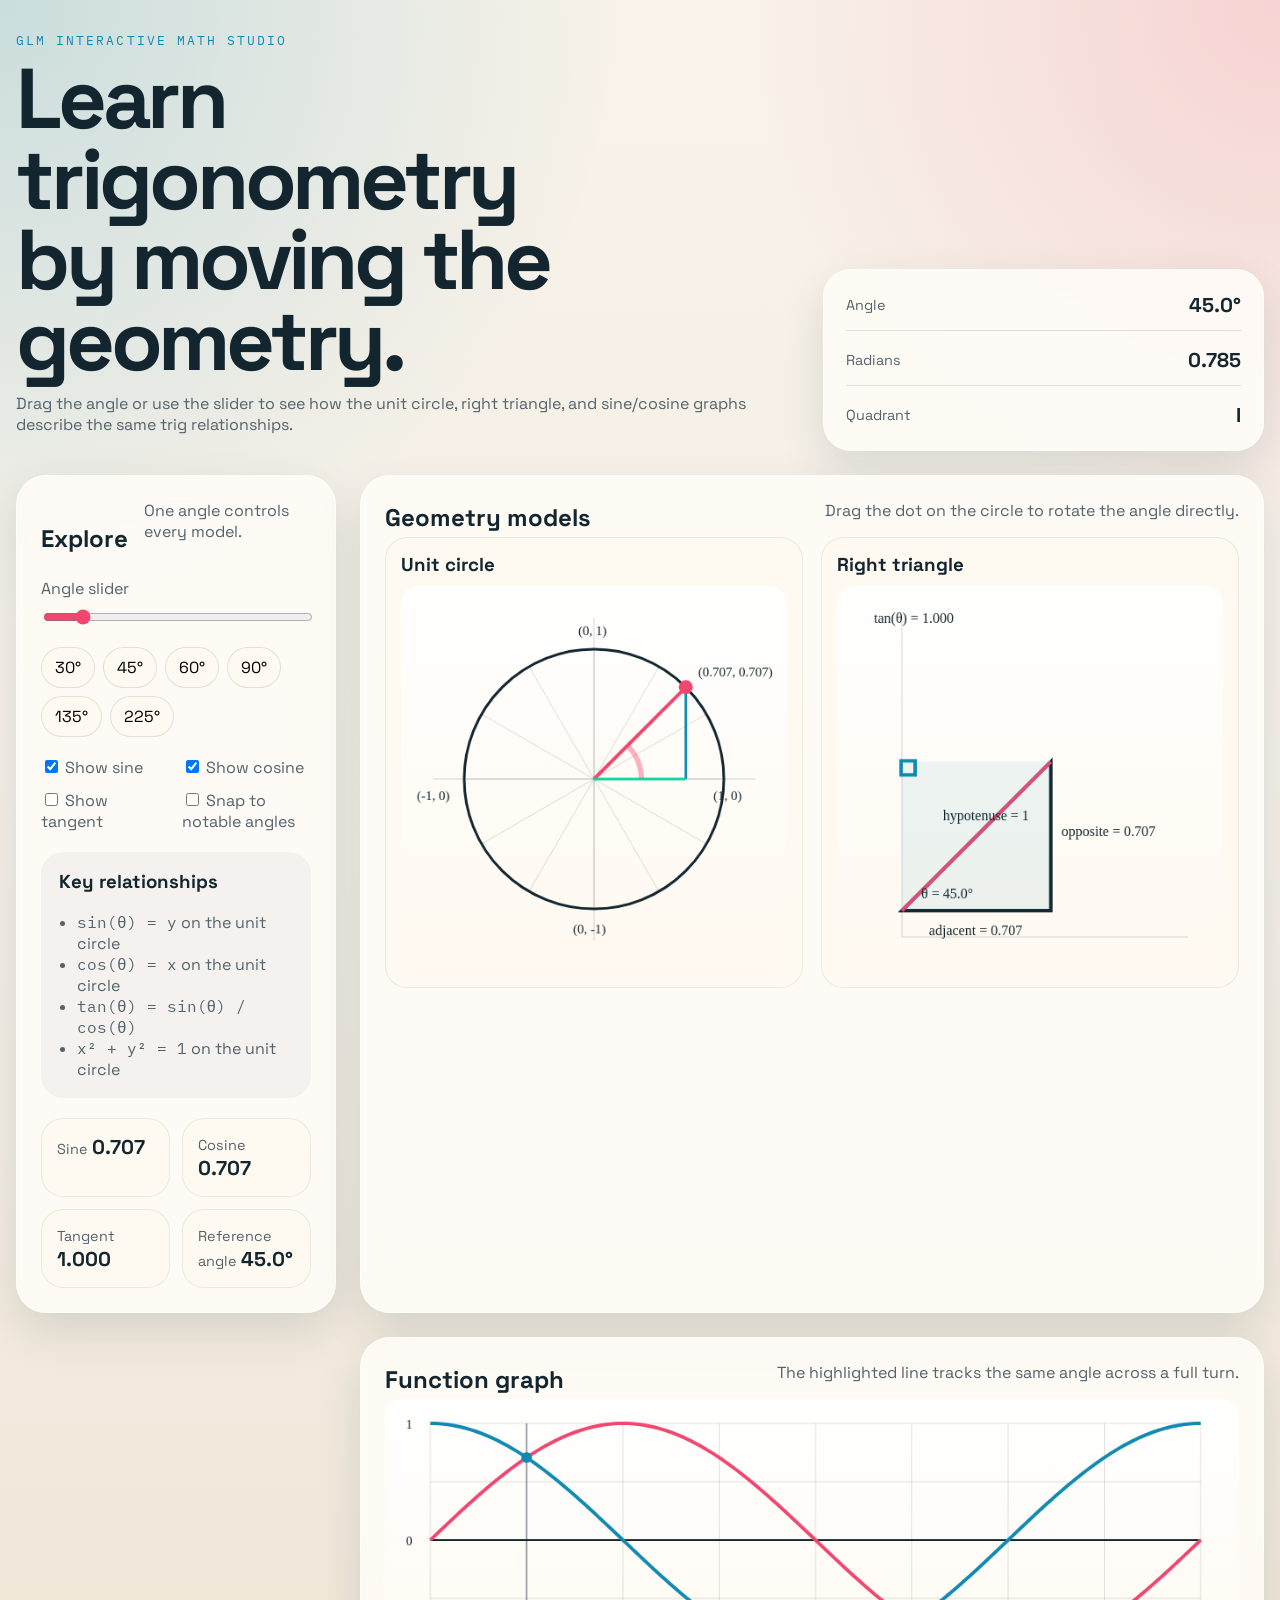
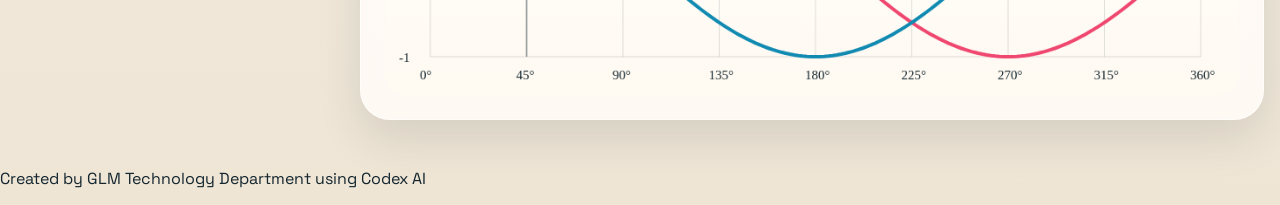
==== Interactive math/index.html @ 3ee23662 "Add files via upload" ====
<!DOCTYPE html>
<html lang="en">
<head>
  <meta charset="UTF-8">
  <meta name="viewport" content="width=device-width, initial-scale=1.0">
  <title>Interactive Trigonometry Lab</title>
  <link rel="preconnect" href="https://fonts.googleapis.com">
  <link rel="preconnect" href="https://fonts.gstatic.com" crossorigin>
  <link href="https://fonts.googleapis.com/css2?family=Space+Grotesk:wght@400;500;700&family=IBM+Plex+Mono:wght@400;500&display=swap" rel="stylesheet">
  <link rel="stylesheet" href="styles.css">
</head>
<body>
  <div class="page-shell">
    <header class="hero">
      <div class="hero-copy">
        <p class="eyebrow">GLM Interactive Math Studio</p>
        <h1>Learn trigonometry by moving the geometry. </h1>
        <p class="hero-text">
          Drag the angle or use the slider to see how the unit circle, right triangle,
          and sine/cosine graphs describe the same trig relationships.
        </p>
      </div>
      <div class="hero-card">
        <div class="metric">
          <span>Angle</span>
          <strong id="angleDegrees">45.0&deg;</strong>
        </div>
        <div class="metric">
          <span>Radians</span>
          <strong id="angleRadians">0.785</strong>
        </div>
        <div class="metric">
          <span>Quadrant</span>
          <strong id="quadrantLabel">I</strong>
        </div>
      </div>
    </header>

    <main class="layout">
      <section class="panel controls-panel">
        <div class="panel-heading">
          <h2>Explore</h2>
          <p>One angle controls every model.</p>
        </div>

        <label class="slider-block" for="angleSlider">
          <span>Angle slider</span>
          <input id="angleSlider" type="range" min="0" max="360" value="45" step="0.1">
        </label>

        <div class="button-row">
          <button class="preset" data-angle="30">30&deg;</button>
          <button class="preset" data-angle="45">45&deg;</button>
          <button class="preset" data-angle="60">60&deg;</button>
          <button class="preset" data-angle="90">90&deg;</button>
          <button class="preset" data-angle="135">135&deg;</button>
          <button class="preset" data-angle="225">225&deg;</button>
        </div>

        <div class="toggle-grid">
          <label><input type="checkbox" id="showSine" checked> Show sine</label>
          <label><input type="checkbox" id="showCosine" checked> Show cosine</label>
          <label><input type="checkbox" id="showTangent"> Show tangent</label>
          <label><input type="checkbox" id="snapAngles"> Snap to notable angles</label>
        </div>

        <div class="concept-card">
          <h3>Key relationships</h3>
          <ul class="formula-list">
            <li><code>sin(θ) = y</code> on the unit circle</li>
            <li><code>cos(θ) = x</code> on the unit circle</li>
            <li><code>tan(θ) = sin(θ) / cos(θ)</code></li>
            <li><code>x² + y² = 1</code> on the unit circle</li>
          </ul>
        </div>

        <div class="readout-grid">
          <div class="readout">
            <span>Sine</span>
            <strong id="sineValue">0.707</strong>
          </div>
          <div class="readout">
            <span>Cosine</span>
            <strong id="cosineValue">0.707</strong>
          </div>
          <div class="readout">
            <span>Tangent</span>
            <strong id="tangentValue">1.000</strong>
          </div>
          <div class="readout">
            <span>Reference angle</span>
            <strong id="referenceAngle">45.0&deg;</strong>
          </div>
        </div>
      </section>

      <section class="panel visual-panel">
        <div class="panel-heading">
          <h2>Geometry models</h2>
          <p>Drag the dot on the circle to rotate the angle directly.</p>
        </div>
        <div class="canvas-grid">
          <div class="canvas-card">
            <h3>Unit circle</h3>
            <canvas id="circleCanvas" width="440" height="440" aria-label="Unit circle model"></canvas>
          </div>
          <div class="canvas-card">
            <h3>Right triangle</h3>
            <canvas id="triangleCanvas" width="440" height="440" aria-label="Right triangle model"></canvas>
          </div>
        </div>
      </section>

      <section class="panel graph-panel">
        <div class="panel-heading">
          <h2>Function graph</h2>
          <p>The highlighted line tracks the same angle across a full turn.</p>
        </div>
        <canvas id="graphCanvas" width="980" height="340" aria-label="Sine and cosine graph"></canvas>
      </section>
    </main>
  </div>

  <script src="script.js"></script>
  <p>Created by GLM Technology Department using Codex AI</p>
</body>
</html>
---- Interactive math/styles.css ----
:root {
  --bg: #f4efe7;
  --panel: rgba(255, 252, 247, 0.88);
  --panel-strong: #fffaf1;
  --ink: #13262f;
  --muted: #53636b;
  --line: rgba(19, 38, 47, 0.12);
  --accent: #ef476f;
  --accent-2: #118ab2;
  --accent-3: #06d6a0;
  --shadow: 0 18px 45px rgba(19, 38, 47, 0.12);
}

* {
  box-sizing: border-box;
}

body {
  margin: 0;
  min-height: 100vh;
  font-family: "Space Grotesk", sans-serif;
  color: var(--ink);
  background:
    radial-gradient(circle at top left, rgba(17, 138, 178, 0.2), transparent 28%),
    radial-gradient(circle at top right, rgba(239, 71, 111, 0.18), transparent 24%),
    linear-gradient(180deg, #f8f2e8 0%, var(--bg) 48%, #efe5d5 100%);
}

.page-shell {
  width: min(1280px, calc(100vw - 32px));
  margin: 0 auto;
  padding: 32px 0 48px;
}

.hero {
  display: grid;
  grid-template-columns: 1.6fr 0.9fr;
  gap: 24px;
  align-items: end;
  margin-bottom: 24px;
}

.eyebrow {
  margin: 0 0 10px;
  font-family: "IBM Plex Mono", monospace;
  font-size: 0.8rem;
  text-transform: uppercase;
  letter-spacing: 0.16em;
  color: var(--accent-2);
}

h1,
h2,
h3,
p {
  margin-top: 0;
}

h1 {
  margin-bottom: 12px;
  font-size: clamp(2.8rem, 7vw, 5.3rem);
  line-height: 0.95;
  letter-spacing: -0.05em;
  max-width: 10ch;
}

.hero-text,
.panel-heading p,
.formula-list,
.toggle-grid label,
.slider-block span {
  color: var(--muted);
}

.hero-card,
.panel {
  backdrop-filter: blur(18px);
  background: var(--panel);
  border: 1px solid rgba(255, 255, 255, 0.7);
  box-shadow: var(--shadow);
}

.hero-card {
  border-radius: 28px;
  padding: 22px;
  display: grid;
  gap: 16px;
}

.metric {
  display: flex;
  justify-content: space-between;
  gap: 12px;
  align-items: center;
  padding-bottom: 12px;
  border-bottom: 1px solid var(--line);
}

.metric:last-child {
  padding-bottom: 0;
  border-bottom: 0;
}

.metric span,
.readout span {
  font-size: 0.9rem;
  color: var(--muted);
}

.metric strong,
.readout strong {
  font-size: 1.25rem;
}

.layout {
  display: grid;
  grid-template-columns: 320px 1fr;
  gap: 24px;
}

.panel {
  border-radius: 30px;
  padding: 24px;
}

.controls-panel {
  display: grid;
  gap: 20px;
  align-content: start;
}

.visual-panel,
.graph-panel {
  grid-column: 2;
}

.panel-heading {
  display: flex;
  justify-content: space-between;
  gap: 16px;
  align-items: end;
}

.panel-heading h2 {
  margin-bottom: 4px;
}

.slider-block {
  display: grid;
  gap: 8px;
}

input[type="range"] {
  width: 100%;
  accent-color: var(--accent);
}

.button-row {
  display: flex;
  flex-wrap: wrap;
  gap: 8px;
}

.preset {
  border: 0;
  border-radius: 999px;
  background: var(--panel-strong);
  padding: 10px 14px;
  font: inherit;
  cursor: pointer;
  box-shadow: inset 0 0 0 1px var(--line);
}

.preset:hover,
.preset:focus-visible {
  box-shadow: inset 0 0 0 1px var(--accent-2);
  outline: none;
}

.toggle-grid {
  display: grid;
  grid-template-columns: repeat(2, minmax(0, 1fr));
  gap: 12px;
}

.concept-card {
  background: rgba(19, 38, 47, 0.04);
  border-radius: 22px;
  padding: 18px;
}

.formula-list {
  padding-left: 18px;
  margin-bottom: 0;
}

.formula-list code {
  font-family: "IBM Plex Mono", monospace;
}

.readout-grid {
  display: grid;
  grid-template-columns: repeat(2, minmax(0, 1fr));
  gap: 12px;
}

.readout,
.canvas-card {
  background: var(--panel-strong);
  border-radius: 22px;
  padding: 16px;
  box-shadow: inset 0 0 0 1px rgba(19, 38, 47, 0.08);
}

.canvas-grid {
  display: grid;
  grid-template-columns: repeat(2, minmax(0, 1fr));
  gap: 18px;
}

.canvas-card h3 {
  margin-bottom: 10px;
}

canvas {
  width: 100%;
  height: auto;
  display: block;
  border-radius: 18px;
  background:
    linear-gradient(180deg, rgba(255, 255, 255, 0.92), rgba(255, 249, 240, 0.85));
}

#graphCanvas {
  min-height: 280px;
}

@media (max-width: 1080px) {
  .hero,
  .layout {
    grid-template-columns: 1fr;
  }

  .visual-panel,
  .graph-panel {
    grid-column: auto;
  }
}

@media (max-width: 760px) {
  .page-shell {
    width: min(100vw - 20px, 1280px);
    padding-top: 20px;
  }

  .panel,
  .hero-card {
    border-radius: 22px;
    padding: 18px;
  }

  .canvas-grid,
  .toggle-grid,
  .readout-grid {
    grid-template-columns: 1fr;
  }

  .panel-heading {
    display: block;
  }

  h1 {
    max-width: 100%;
    font-size: clamp(2.3rem, 12vw, 4rem);
  }
}
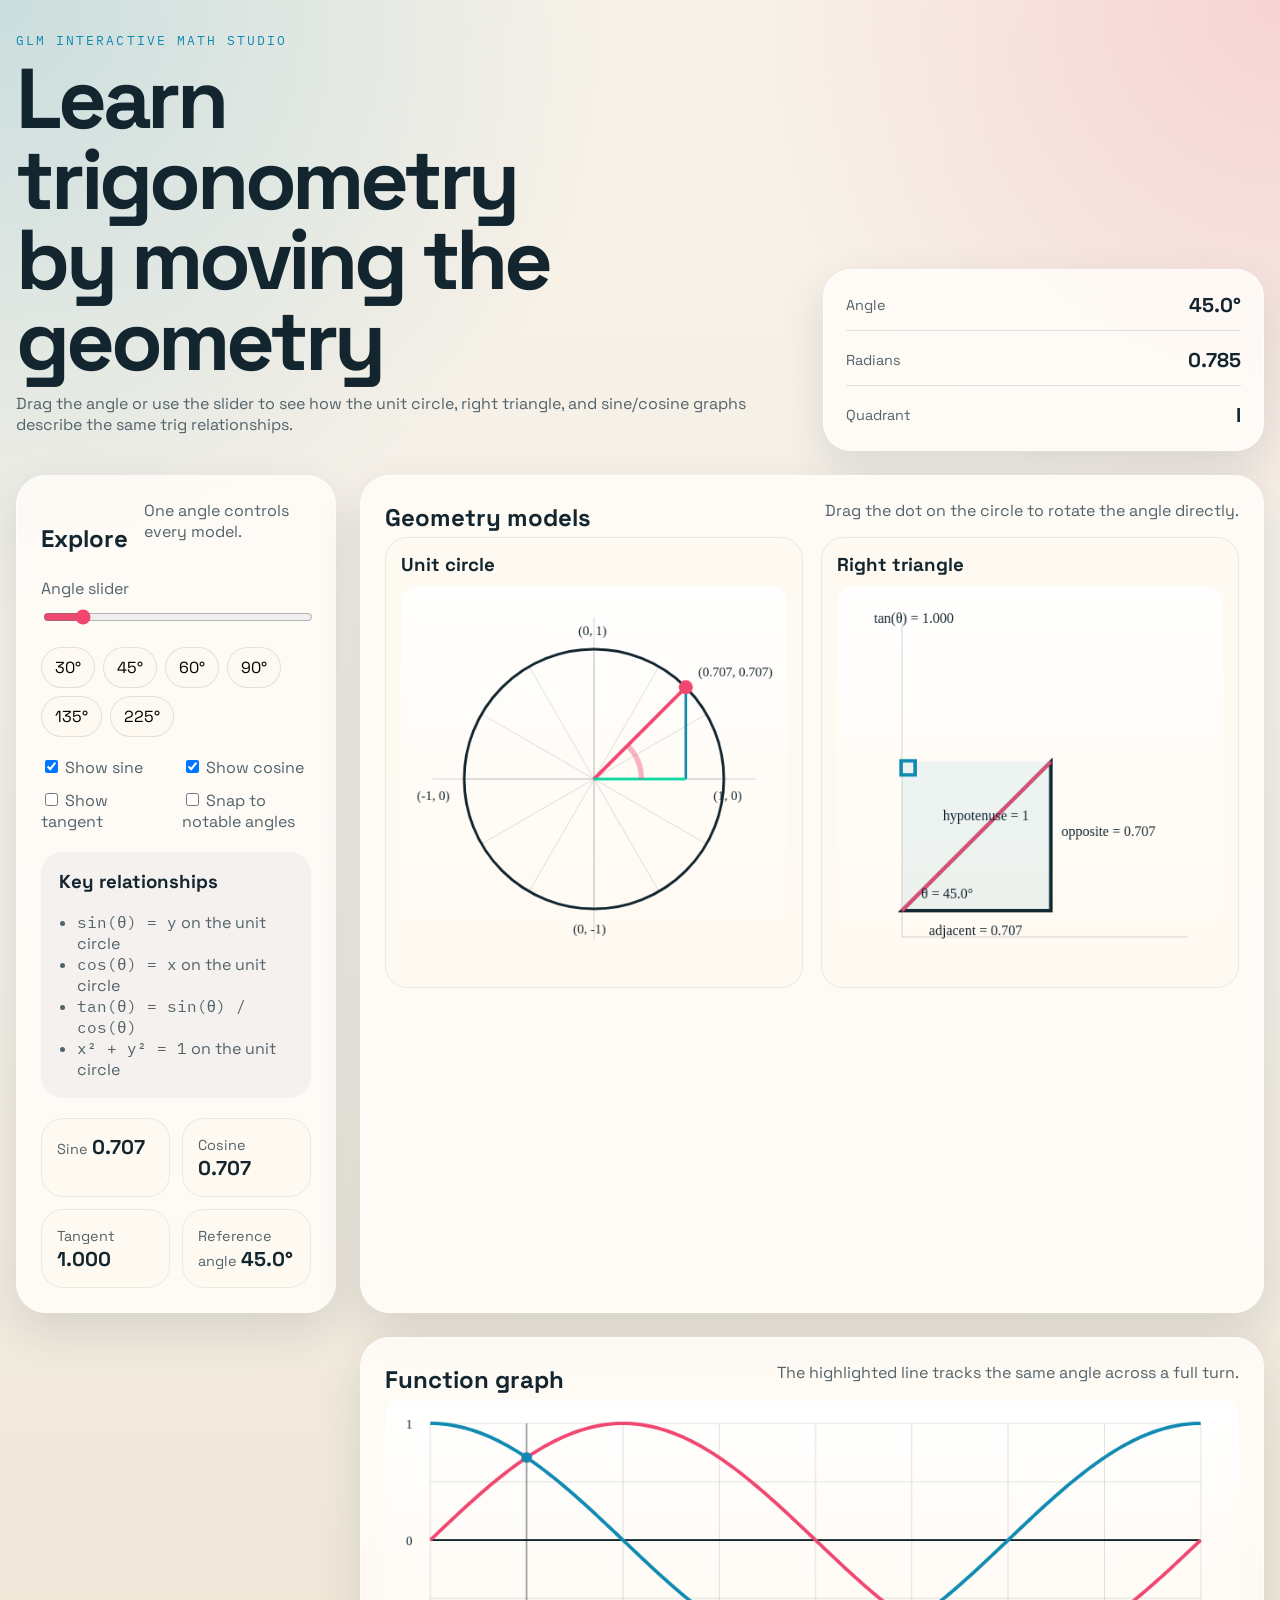
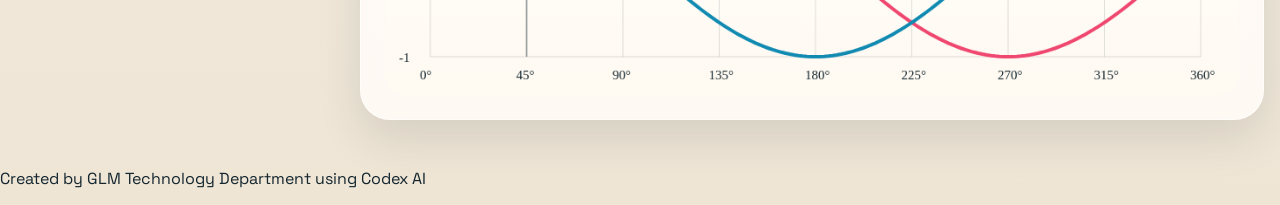
==== commit f0044285: "index.html" ====
--- a/Interactive math/index.html
+++ b/Interactive math/index.html
@@ -14,7 +14,7 @@
     <header class="hero">
       <div class="hero-copy">
         <p class="eyebrow">GLM Interactive Math Studio</p>
-        <h1>Learn trigonometry by moving the geometry. </h1>
+        <h1>Learn trigonometry by moving the geometry</h1>
         <p class="hero-text">
           Drag the angle or use the slider to see how the unit circle, right triangle,
           and sine/cosine graphs describe the same trig relationships.
